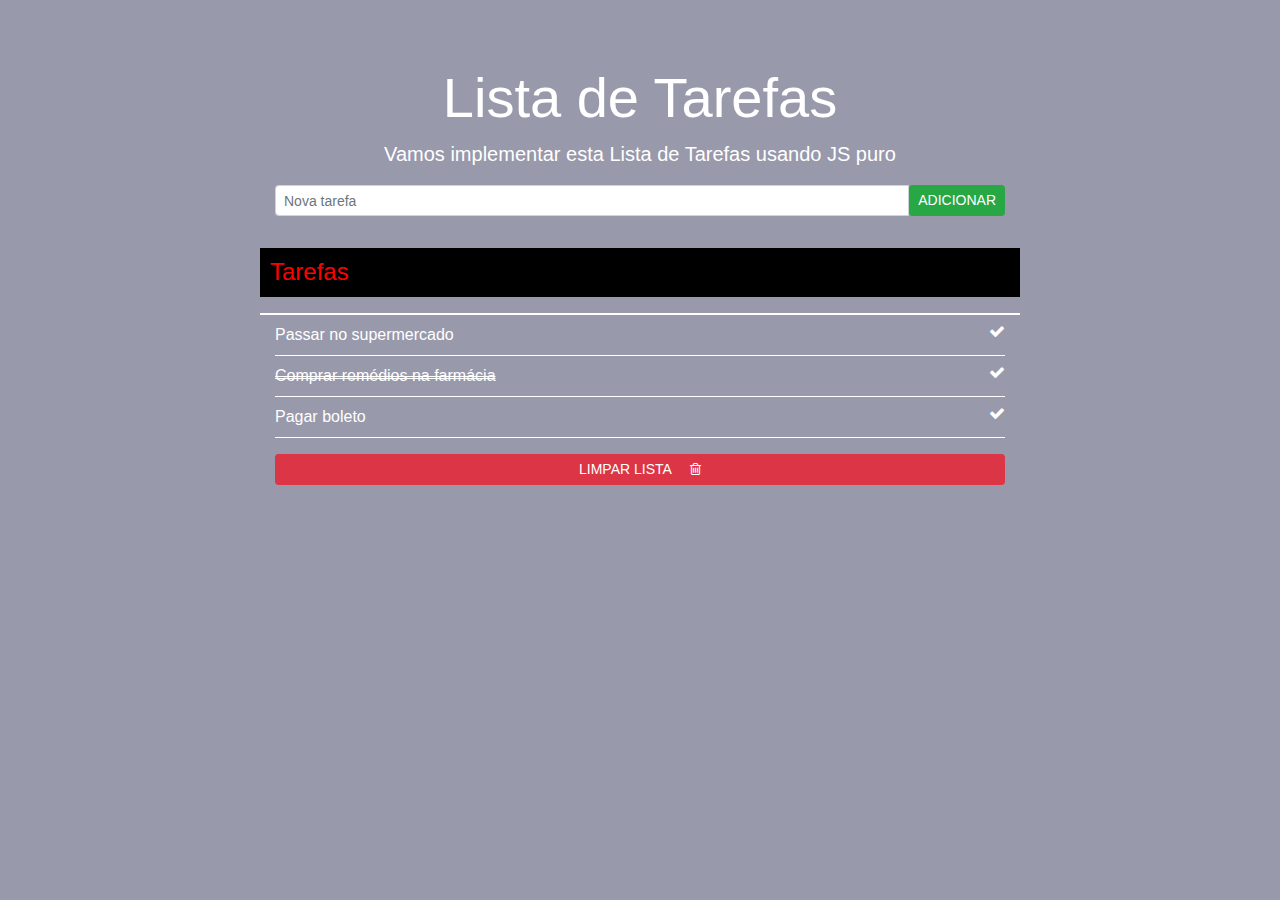
==== highOrderFunction/Vovotoqueiro/DOM-Aula 19/index.html @ 7f0f0a45 "aula 19" ====
<!DOCTYPE html>
<html lang="pt-br">
  <head>
    <meta charset="UTF-8" />
    <meta name="viewport" content="width=device-width, initial-scale=1.0" />
    <meta http-equiv="X-UA-Compatible" content="ie=edge" />
    <link
      rel="stylesheet"
      href="https://stackpath.bootstrapcdn.com/bootstrap/4.3.1/css/bootstrap.min.css"
      integrity="sha384-ggOyR0iXCbMQv3Xipma34MD+dH/1fQ784/j6cY/iJTQUOhcWr7x9JvoRxT2MZw1T"
      crossorigin="anonymous"
    />
    <link
      href="https://stackpath.bootstrapcdn.com/font-awesome/4.7.0/css/font-awesome.min.css"
      rel="stylesheet"
      integrity="sha384-wvfXpqpZZVQGK6TAh5PVlGOfQNHSoD2xbE+QkPxCAFlNEevoEH3Sl0sibVcOQVnN"
      crossorigin="anonymous"
    />
    <link rel="stylesheet" href="estilo.css" />
    <title>Lista de Tarefas</title>
  </head>

  <body>
    <div class="overlay">
      <div class="container">
        <h1 class="text-center display-4">
          Lista de Tarefas
        </h1>
        <p class="lead text-center">
          Vamos implementar esta Lista de Tarefas usando JS puro
        </p>
        <div class="row">
          <form class="col-8 mx-auto">
            <div class="input-group">
              <input
                type="text"
                class="form-control form-control-sm"
                id="tarefaInput"
                placeholder="Nova tarefa"
              />
              <span
                ><button
                  type="submit"
                  class="text-uppercase btn btn-success btn-sm"
                >
                  Adicionar
                </button></span
              >
            </div>
          </form>
        </div>
        <div class="row">
          <h4 id="titulo-tarefas" class="col-8 mx-auto">Tarefas</h4>
          <ul class="col-8 mx-auto">
            <li>
              Passar no supermercado
              <a href="#">
                <i class="fa fa-check" aria-hidden="true"></i>
              </a>
            </li>
            <li
              style="text-decoration: line-through; text-decoration-style: double;"
            >
              Comprar remédios na farmácia
              <a href="#">
                <i class="fa fa-check" aria-hidden="true"></i>
              </a>
            </li>
            <li>
              Pagar boleto
              <a href="#">
                <i class="fa fa-check" aria-hidden="true"></i>
              </a>
            </li>
          </ul>
        </div>
        <div class="row">
          <a class="col-8 mx-auto limpar" href="#">
            <button
              type="button"
              class="text-uppercase btn btn-danger btn-sm btn-block"
            >
              Limpar Lista <i class="iBtn fa fa-trash-o"></i>
            </button>
          </a>
        </div>
      </div>
    </div>

    <script src="app.js"></script>
  </body>
</html>
---- highOrderFunction/Vovotoqueiro/DOM-Aula 19/estilo.css ----
body {
  /* background-color: #6e4bb8; */
  background-image: url("../images/moto.jpg");
  min-height: 100vh;
  background-position: center;
  background-size: cover;
  background-repeat: no-repeat;
  color: white;
}
.overlay {
  background-color: rgba(50, 52, 87, 0.5);
  min-height: 100vh;
  min-width: 100vw;
  top: 0;
  bottom: 0;
  position: absolute;
}
h1 {
  margin-top: 4rem;
}
h4 {
  margin-top: 2rem;
  margin-bottom: 0;
}
ul {
  list-style: none;
  margin-top: 1rem;
  border-top: 2px solid white;
}
li {
  border-bottom: 1px solid white;
  padding-top: 0.5rem;
  padding-bottom: 0.5rem;
}
i {
  float: right;
  padding-left: 15px;
}
.iBtn {
  float: none;
  padding-left: 15px;
}
a {
  color: white;
}
a:hover {
  color: tomato;
}
a.limpar {
  text-decoration: none;
}
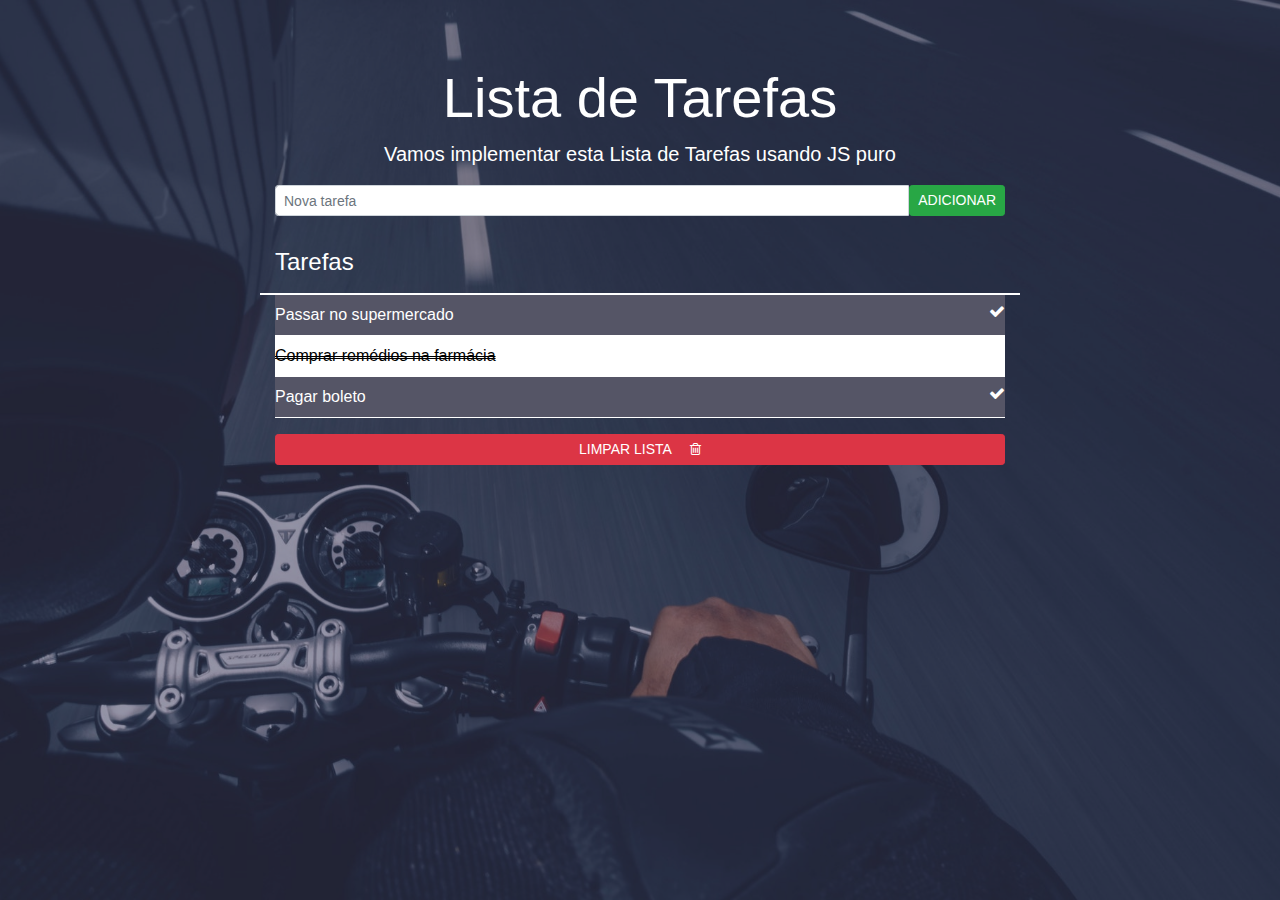
==== commit 3036a383: "aula 21" ====
--- a/highOrderFunction/Vovotoqueiro/DOM-Aula 19/index.html
+++ b/highOrderFunction/Vovotoqueiro/DOM-Aula 19/index.html
@@ -51,14 +51,16 @@
         </div>
         <div class="row">
           <h4 id="titulo-tarefas" class="col-8 mx-auto">Tarefas</h4>
-          <ul class="col-8 mx-auto">
-            <li>
+          <!-- <div class="item-lista">Teste</div> -->
+          <ul class="lista col-8 mx-auto">
+            <li class="item-lista">
               Passar no supermercado
               <a href="#">
                 <i class="fa fa-check" aria-hidden="true"></i>
               </a>
             </li>
             <li
+              class="item-lista"
               style="text-decoration: line-through; text-decoration-style: double;"
             >
               Comprar remédios na farmácia
@@ -66,7 +68,7 @@
                 <i class="fa fa-check" aria-hidden="true"></i>
               </a>
             </li>
-            <li>
+            <li class="item-lista">
               Pagar boleto
               <a href="#">
                 <i class="fa fa-check" aria-hidden="true"></i>
--- a/highOrderFunction/Vovotoqueiro/DOM-Aula 19/estilo.css
+++ b/highOrderFunction/Vovotoqueiro/DOM-Aula 19/estilo.css
@@ -1,6 +1,6 @@
 body {
   /* background-color: #6e4bb8; */
-  background-image: url("../images/moto.jpg");
+  background-image: url("./images/moto.jpg");
   min-height: 100vh;
   background-position: center;
   background-size: cover;
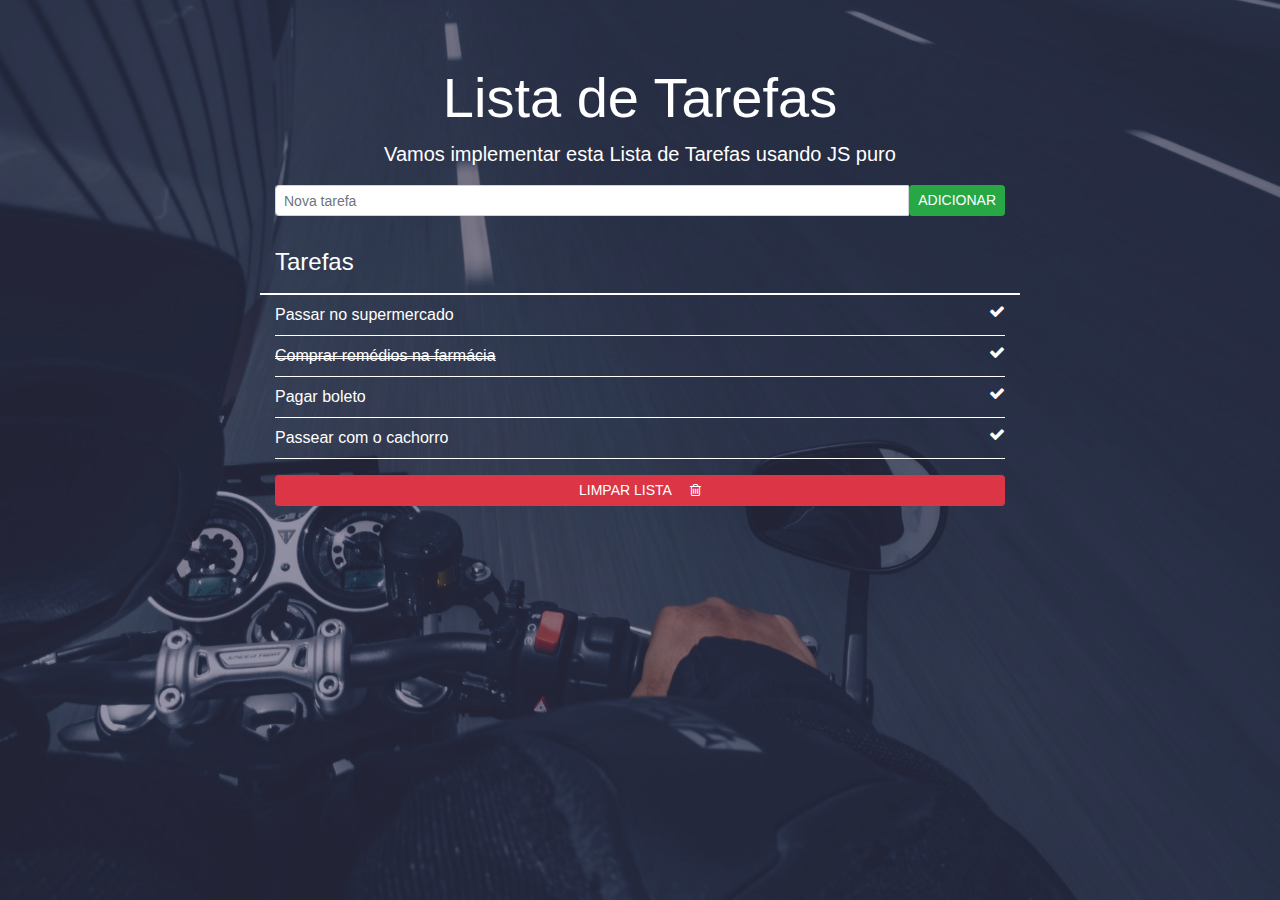
==== commit 85d645d4: "aula 22" ====
--- a/highOrderFunction/Vovotoqueiro/DOM-Aula 19/index.html
+++ b/highOrderFunction/Vovotoqueiro/DOM-Aula 19/index.html
@@ -55,22 +55,25 @@
           <ul class="lista col-8 mx-auto">
             <li class="item-lista">
               Passar no supermercado
-              <a href="#">
+              <a class="check-item" href="#">
                 <i class="fa fa-check" aria-hidden="true"></i>
               </a>
             </li>
             <li
               class="item-lista"
-              style="text-decoration: line-through; text-decoration-style: double;"
+              style="
+                text-decoration: line-through;
+                text-decoration-style: double;
+              "
             >
               Comprar remédios na farmácia
-              <a href="#">
+              <a class="check-item" href="#">
                 <i class="fa fa-check" aria-hidden="true"></i>
               </a>
             </li>
             <li class="item-lista">
               Pagar boleto
-              <a href="#">
+              <a class="check-item" href="#">
                 <i class="fa fa-check" aria-hidden="true"></i>
               </a>
             </li>
--- a/highOrderFunction/Vovotoqueiro/DOM-Aula 19/estilo.css
+++ b/highOrderFunction/Vovotoqueiro/DOM-Aula 19/estilo.css
@@ -40,10 +40,10 @@
   float: none;
   padding-left: 15px;
 }
-a {
+a.check-item {
   color: white;
 }
-a:hover {
+a.check-item :hover {
   color: tomato;
 }
 a.limpar {
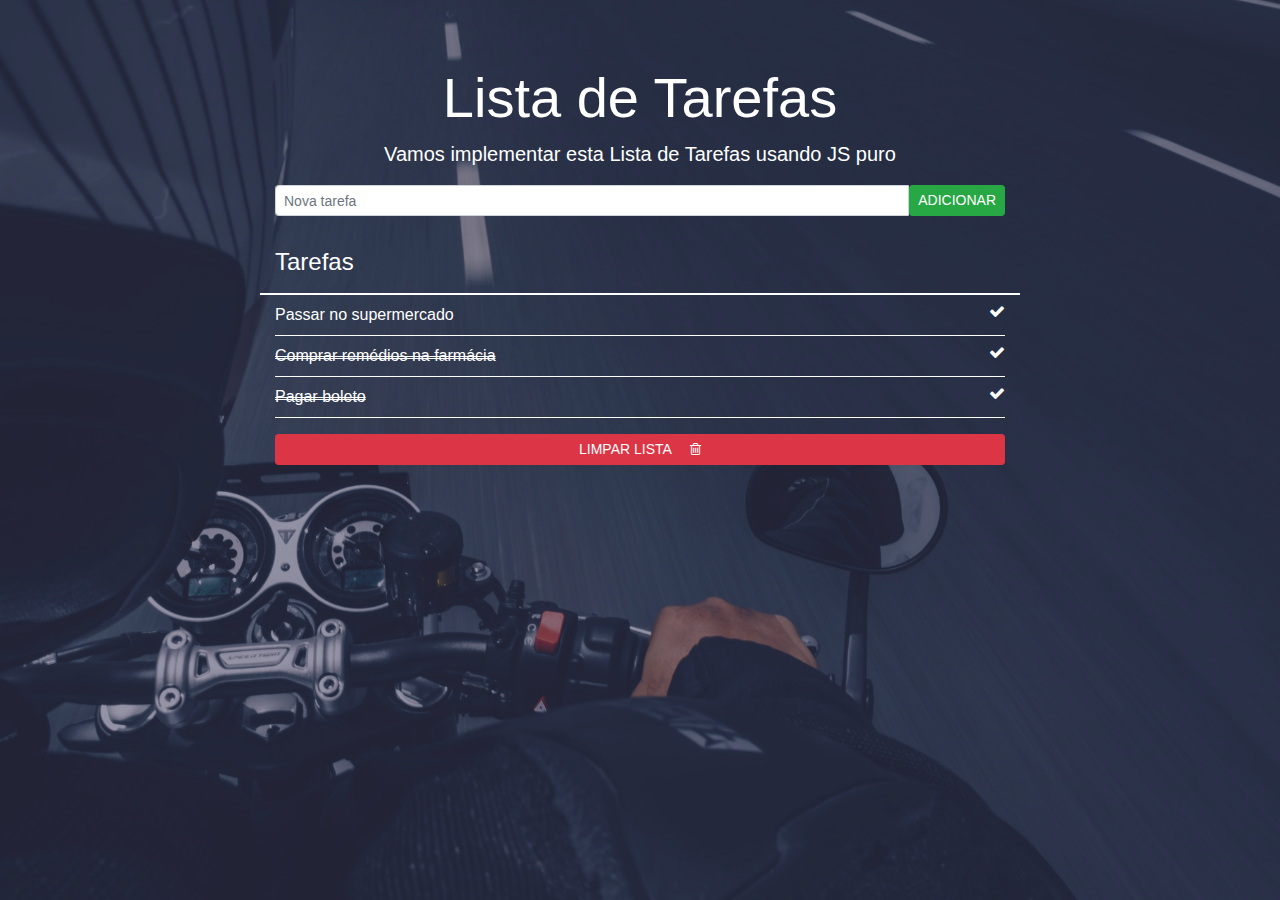
==== commit 5a46d186: "aula 23" ====
--- a/highOrderFunction/Vovotoqueiro/DOM-Aula 19/index.html
+++ b/highOrderFunction/Vovotoqueiro/DOM-Aula 19/index.html
@@ -59,13 +59,7 @@
                 <i class="fa fa-check" aria-hidden="true"></i>
               </a>
             </li>
-            <li
-              class="item-lista"
-              style="
-                text-decoration: line-through;
-                text-decoration-style: double;
-              "
-            >
+            <li class="item-lista done">
               Comprar remédios na farmácia
               <a class="check-item" href="#">
                 <i class="fa fa-check" aria-hidden="true"></i>
--- a/highOrderFunction/Vovotoqueiro/DOM-Aula 19/estilo.css
+++ b/highOrderFunction/Vovotoqueiro/DOM-Aula 19/estilo.css
@@ -48,4 +48,9 @@
 }
 a.limpar {
   text-decoration: none;
+}
+
+.done {
+  text-decoration: line-through;
+  text-decoration-style: double;
 }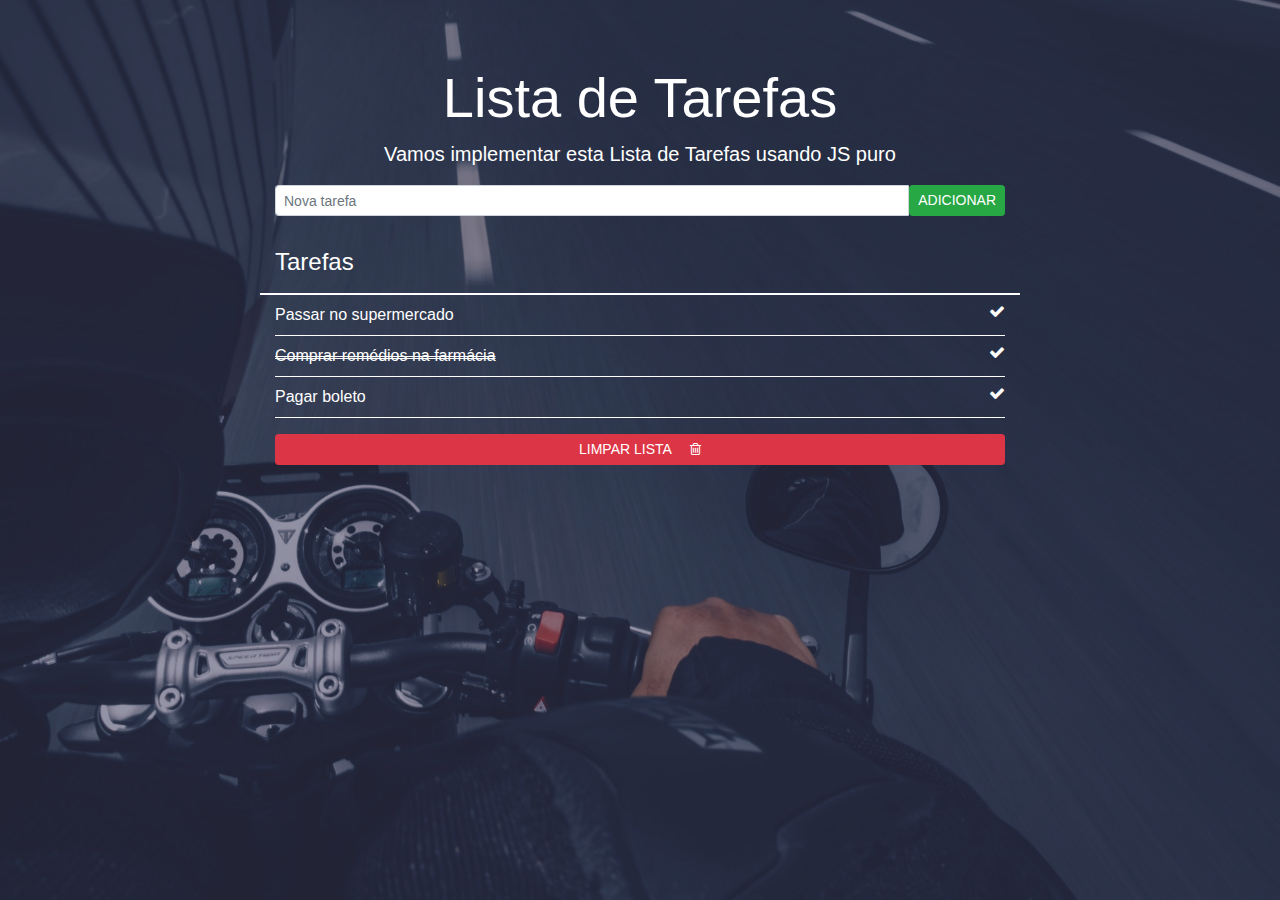
==== commit 10da5e39: "Aula 25 dom" ====
--- a/highOrderFunction/Vovotoqueiro/DOM-Aula 19/index.html
+++ b/highOrderFunction/Vovotoqueiro/DOM-Aula 19/index.html
@@ -76,6 +76,7 @@
         <div class="row">
           <a class="col-8 mx-auto limpar" href="#">
             <button
+              id="limparBtn"
               type="button"
               class="text-uppercase btn btn-danger btn-sm btn-block"
             >
